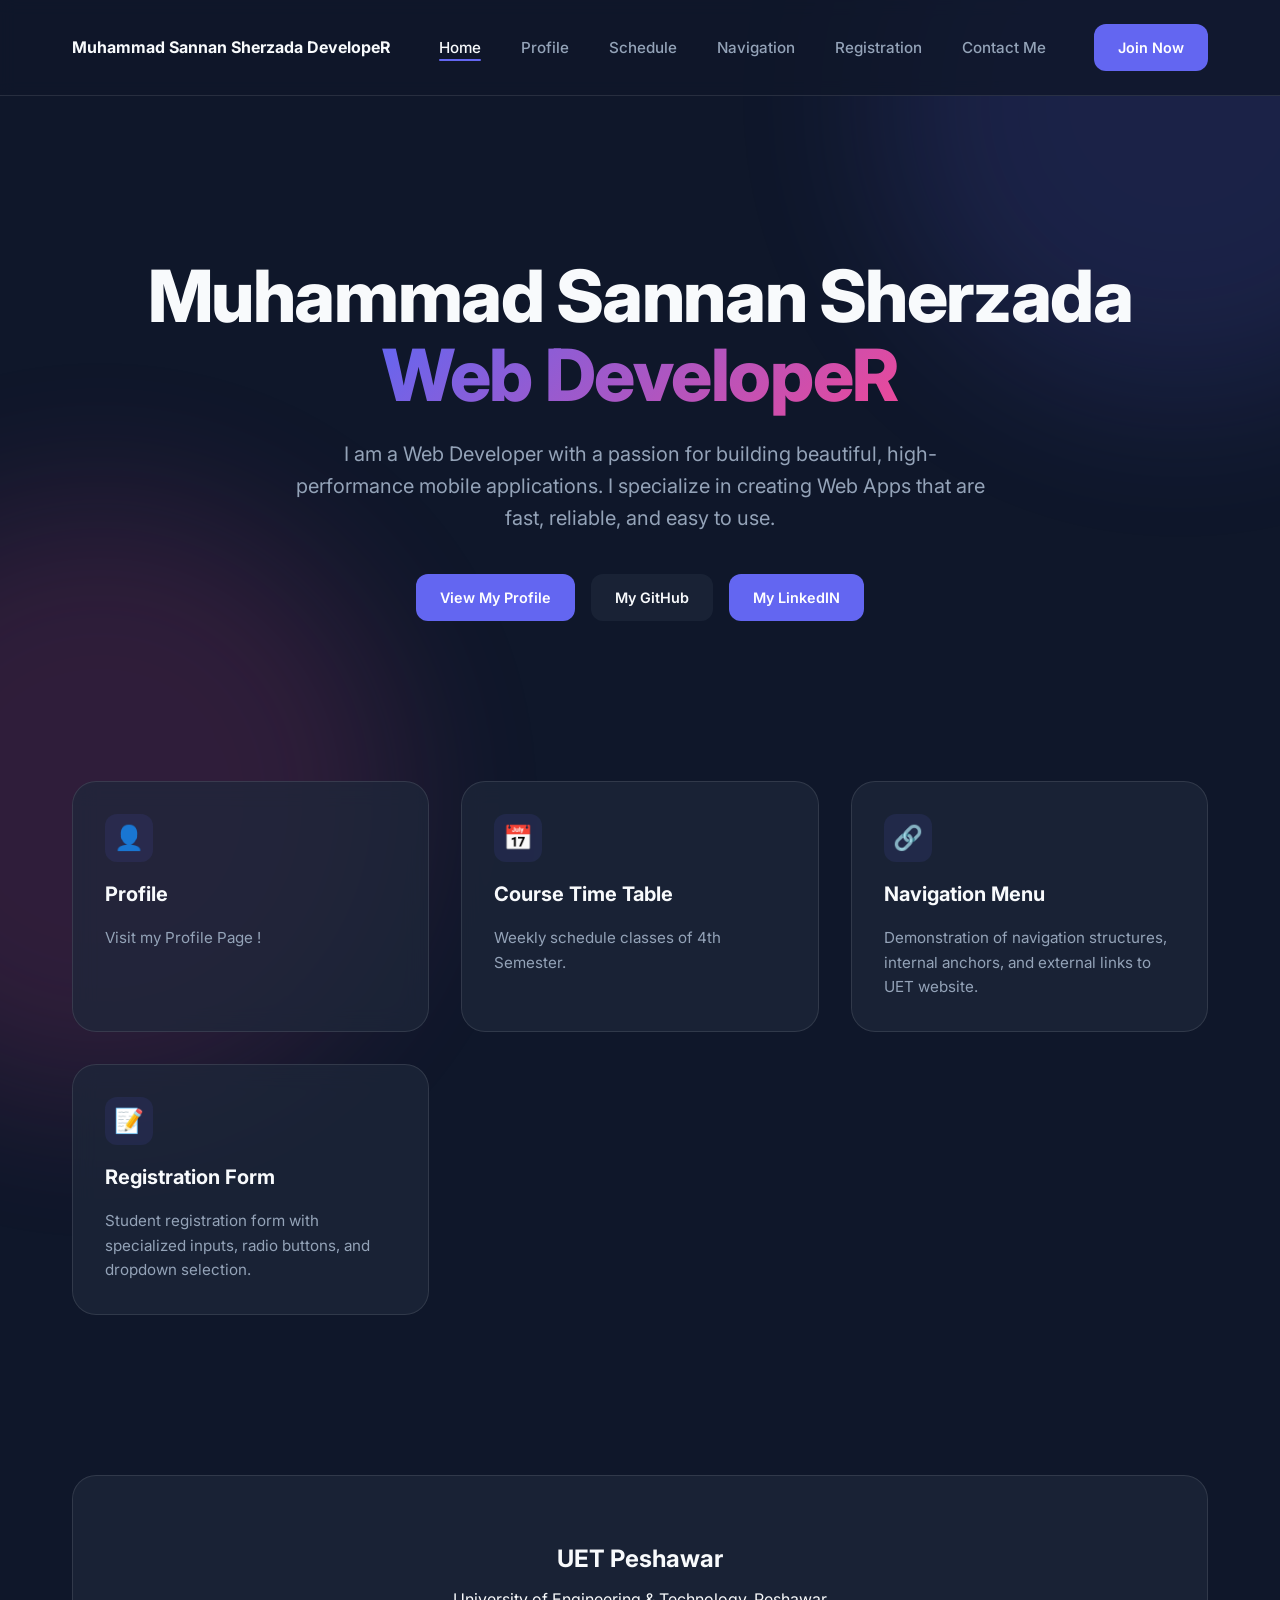
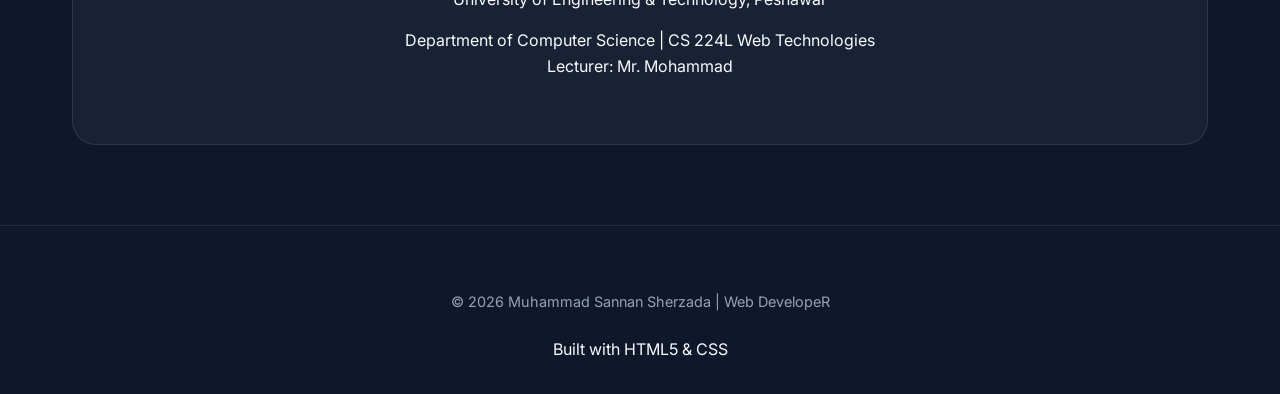
==== index.html @ 7421c3b8 "Fixed homepage typo to index.html" ====
<!DOCTYPE html>
<html lang="en">

<head>
    <meta charset="UTF-8">
    <meta name="viewport" content="width=device-width, initial-scale=1.0">
    <title>Muhammad Sannan Sherzada Web DevelopeR - Portfolio</title>
    <meta name="description"
        content="Web Technologies Portfolio for Muhammad Sannan Sherzada, CS Student at UET Peshawar. Lab 02 exercises.">
    <link rel="stylesheet" href="assets/css/style.css">
    <link rel="preconnect" href="https://fonts.googleapis.com">
    <link rel="preconnect" href="https://fonts.gstatic.com" crossorigin>
    <link href="https://fonts.googleapis.com/css2?family=Inter:wght@400;500;600;700&display=swap" rel="stylesheet">
    <style>
        .hero {
            padding: 10rem 0 5rem;
            text-align: center;
        }

        .hero h1 {
            font-size: 4.5rem;
            font-weight: 800;
            line-height: 1.1;
            margin-bottom: 1.5rem;
            letter-spacing: -0.02em;
        }

        .hero .highlight {
            background: linear-gradient(135deg, var(--primary), #ec4899);
            -webkit-background-clip: text;
            background-clip: text;
            -webkit-text-fill-color: transparent;
        }

        .hero p {
            font-size: 1.25rem;
            color: var(--text-muted);
            max-width: 700px;
            margin: 0 auto 2.5rem;
        }

        .cta-group {
            display: flex;
            gap: 1rem;
            justify-content: center;
        }

        .tasks-grid {
            display: grid;
            grid-template-columns: repeat(auto-fit, minmax(300px, 1fr));
            gap: 2rem;
            padding: 5rem 0;
        }

        .task-card {
            padding: 2rem;
            display: flex;
            flex-direction: column;
            gap: 1rem;
            transition: var(--transition);
        }

        .task-card:hover {
            transform: translateY(-5px);
            border-color: var(--primary);
            box-shadow: 0 20px 25px -5px rgba(0, 0, 0, 0.2);
        }

        .task-icon {
            width: 48px;
            height: 48px;
            background: rgba(99, 102, 241, 0.1);
            border-radius: 12px;
            display: flex;
            align-items: center;
            justify-content: center;
            color: var(--primary);
            font-size: 1.5rem;
        }

        .task-card h3 {
            font-size: 1.25rem;
        }

        .task-card p {
            color: var(--text-muted);
            font-size: 0.95rem;
            flex-grow: 1;
        }

        .branding-banner {
            margin-top: 5rem;
            padding: 4rem;
            text-align: center;
        }

        .branding-banner h2 {
            margin-bottom: 0.5rem;
        }

        @media (max-width: 768px) {
            .hero h1 {
                font-size: 2.5rem;
            }

            .hero p {
                font-size: 1.1rem;
            }
        }
    </style>
</head>

<body>
    <header>
        <div class="container">
            <nav>
                <a href="index.html" class="logo"><strong>Muhammad Sannan Sherzada DevelopeR</strong></a>
                <ul class="nav-links">
                    <li><a href="index.html" class="active">Home</a></li>
                    <li><a href="index.html">Profile</a></li>
                    <li><a href="schedule.html">Schedule</a></li>
                    <li><a href="navigation.html">Navigation</a></li>
                    <li><a href="registration.html">Registration</a></li>
                    <li><a href="contact.html">Contact Me </a></li>
                </ul>
                <a href="registration.html" class="btn btn-primary">Join Now</a>
            </nav>
        </div>
    </header>

    <main class="container">
        <section class="hero animate-in">
            <h1>Muhammad Sannan Sherzada<br><span class="highlight">Web DevelopeR</span></h1>
            <p>I am a Web Developer with a passion for building beautiful, high-performance mobile applications. I
                specialize in creating Web Apps that are fast, reliable, and easy to use.</p>
            <div class="cta-group">
                <a href="profile.html" class="btn btn-primary">View My Profile</a>
                <a href="https://github.com/Muhammad-Sannan12?tab=repositories" target="_blank" class="btn glass"
                    style="border-radius: 0.75rem;">My GitHub</a>
                <a href="www.linkedin.com/in/muhammad-sannan-sherzada-64829528b" class="btn btn-primary">My LinkedIN</a>
            </div>
        </section>

        <section class="tasks-grid">
            <a href="profile.html" class="task-card glass animate-in" style="animation-delay: 0.1s;">
                <div class="task-icon">👤</div>
                <h3>Profile</h3>
                <p>Visit my Profile Page !
                </p>
            </a>

            <a href="schedule.html" class="task-card glass animate-in" style="animation-delay: 0.2s;">
                <div class="task-icon">📅</div>
                <h3>Course Time Table</h3>
                <p>Weekly schedule classes of 4th Semester.</p>
            </a>

            <a href="navigation.html" class="task-card glass animate-in" style="animation-delay: 0.3s;">
                <div class="task-icon">🔗</div>
                <h3>Navigation Menu</h3>
                <p>Demonstration of navigation structures, internal anchors, and external links to UET website.</p>
            </a>

            <a href="registration.html" class="task-card glass animate-in" style="animation-delay: 0.4s;">
                <div class="task-icon">📝</div>
                <h3>Registration Form</h3>
                <p>Student registration form with specialized inputs, radio buttons, and dropdown selection.</p>
            </a>
        </section>

        <section class="branding-banner glass animate-in" style="animation-delay: 0.5s;">
            <h2>UET Peshawar</h2>
            <p class="text-muted">University of Engineering & Technology, Peshawar</p>
            <p class="text-muted" style="margin-top: 1rem;">Department of Computer Science | CS 224L Web Technologies
            </p>
            <p class="text-muted">Lecturer: Mr. Mohammad</p>
        </section>
    </main>

    <footer>
        <div class="container">
            <p class="footer-info">© 2026 Muhammad Sannan Sherzada | Web DevelopeR</p>
            <p class="text-muted">Built with HTML5 & CSS</p>
        </div>
    </footer>
</body>

</html>
---- assets/css/style.css ----
:root {
    --primary: #6366f1;
    --primary-hover: #4f46e5;
    --bg-dark: #0f172a;
    --bg-card: rgba(30, 41, 59, 0.7);
    --text-main: #f8fafc;
    --text-muted: #94a3b8;
    --border: rgba(255, 255, 255, 0.1);
    --glass: rgba(255, 255, 255, 0.03);
    --glass-blur: blur(12px);
    --transition: all 0.3s cubic-bezier(0.4, 0, 0.2, 1);
}

* {
    margin: 0;
    padding: 0;
    box-sizing: border-box;
    font-family: 'Inter', system-ui, -apple-system, sans-serif;
}

body {
    background-color: var(--bg-dark);
    color: var(--text-main);
    line-height: 1.6;
    overflow-x: hidden;
    min-height: 100vh;
}

/* Background gradient blobs */
body::before,
body::after {
    content: '';
    position: fixed;
    width: 600px;
    height: 600px;
    border-radius: 50%;
    filter: blur(80px);
    z-index: -1;
    opacity: 0.15;
}

body::before {
    background: var(--primary);
    top: -200px;
    right: -200px;
}

body::after {
    background: #ec4899;
    bottom: -200px;
    left: -200px;
}

a {
    text-decoration: none;
    color: inherit;
    transition: var(--transition);
}

ul {
    list-style: none;
}

/* Glassmorphism utility */
.glass {
    background: var(--bg-card);
    backdrop-filter: var(--glass-blur);
    -webkit-backdrop-filter: var(--glass-blur);
    border: 1px solid var(--border);
    border-radius: 1.5rem;
}

.container {
    max-width: 1200px;
    margin: 0 auto;
    padding: 0 2rem;
}

/* Header & Nav */
header {
    position: sticky;
    top: 0;
    z-index: 100;
    padding: 1.5rem 0;
    background: rgba(15, 23, 42, 0.8);
    backdrop-filter: blur(8px);
    border-bottom: 1px solid var(--border);
}

nav {
    display: flex;
    justify-content: space-between;
    align-items: center;
}

.nav-links {
    display: flex;
    gap: 2.5rem;
}

.nav-links a {
    font-weight: 500;
    font-size: 0.95rem;
    color: var(--text-muted);
}

.nav-links a:hover,
.nav-links a.active {
    color: var(--text-main);
}

.nav-links a.active {
    position: relative;
}

.nav-links a.active::after {
    content: '';
    position: absolute;
    bottom: -4px;
    left: 0;
    width: 100%;
    height: 2px;
    background: var(--primary);
    border-radius: 2px;
}

/* Buttons */
.btn {
    display: inline-block;
    padding: 0.75rem 1.5rem;
    border-radius: 0.75rem;
    font-weight: 600;
    cursor: pointer;
    transition: var(--transition);
    border: none;
    font-size: 0.9rem;
}

.btn-primary {
    background: var(--primary);
    color: white;
}

.btn-primary:hover {
    background: var(--primary-hover);
    transform: translateY(-2px);
    box-shadow: 0 10px 15px -3px rgba(99, 102, 241, 0.3);
}

/* Footer */
footer {
    padding: 4rem 0 2rem;
    text-align: center;
    border-top: 1px solid var(--border);
    margin-top: 5rem;
}

.footer-info {
    color: var(--text-muted);
    font-size: 0.9rem;
    margin-bottom: 1.5rem;
}

/* Animations */
@keyframes fadeIn {
    from {
        opacity: 0;
        transform: translateY(20px);
    }

    to {
        opacity: 1;
        transform: translateY(0);
    }
}

.animate-in {
    animation: fadeIn 0.8s ease-out forwards;
}

/* Media Queries */
@media (max-width: 768px) {
    .nav-links {
        display: none;
        /* Add mobile menu later if needed */
    }

    .container {
        padding: 0 1.5rem;
    }
}
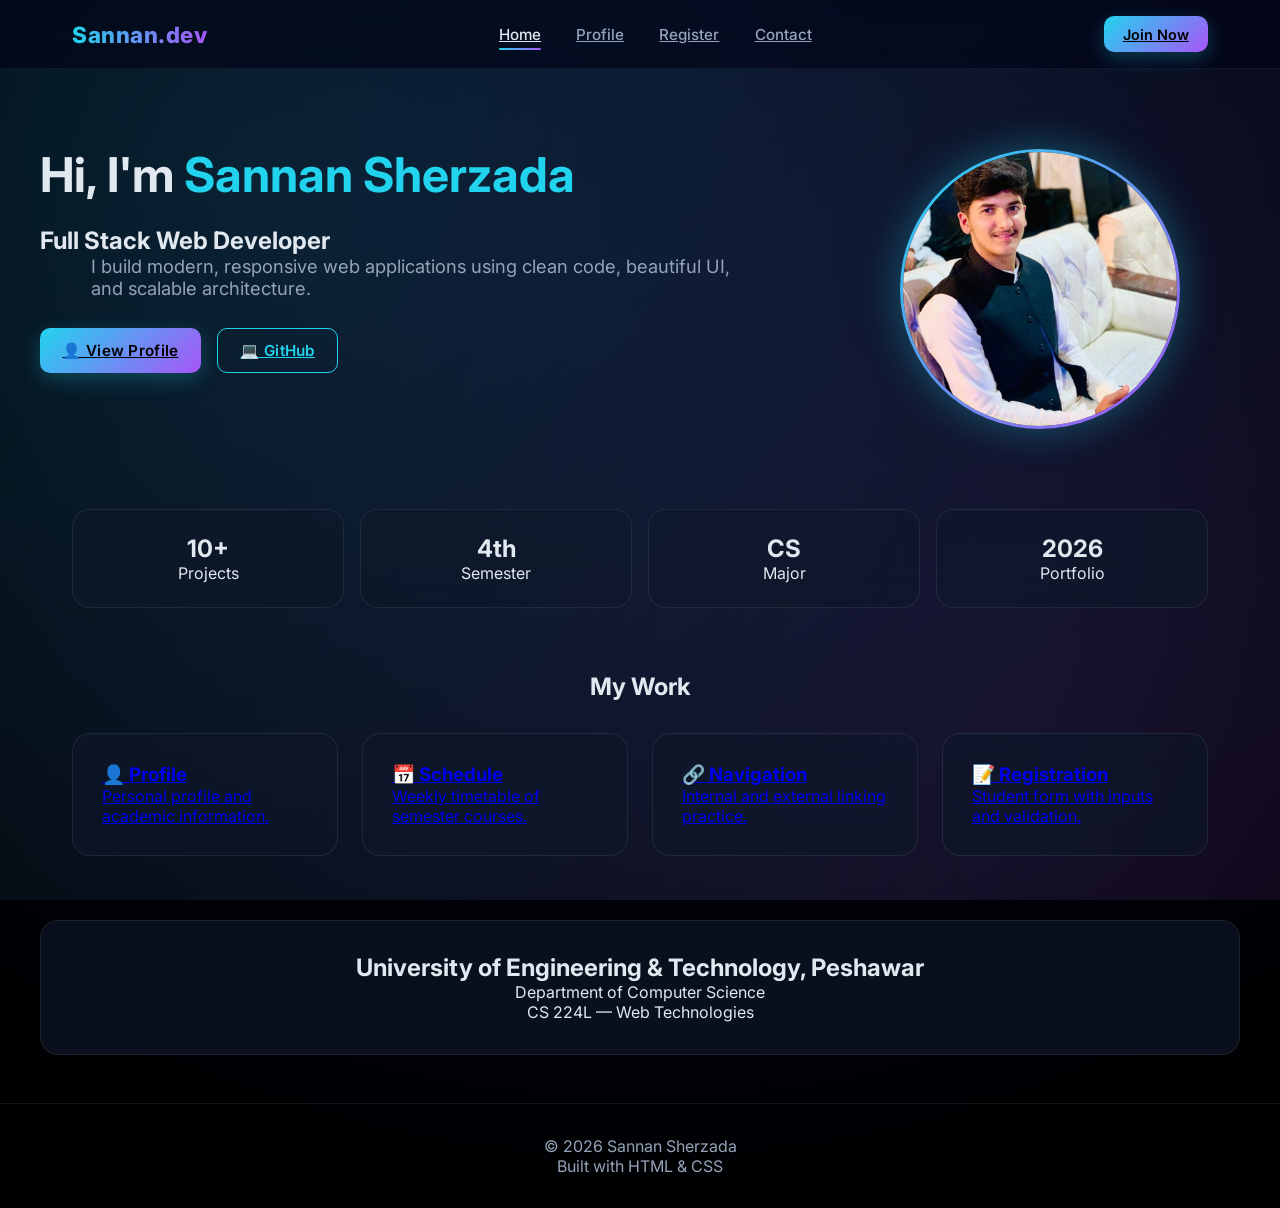
==== commit 30eb08a2: "updated theme" ====
--- a/index.html
+++ b/index.html
@@ -1,188 +1,124 @@
 <!DOCTYPE html>
 <html lang="en">
-
 <head>
-    <meta charset="UTF-8">
-    <meta name="viewport" content="width=device-width, initial-scale=1.0">
-    <title>Muhammad Sannan Sherzada Web DevelopeR - Portfolio</title>
-    <meta name="description"
-        content="Web Technologies Portfolio for Muhammad Sannan Sherzada, CS Student at UET Peshawar. Lab 02 exercises.">
-    <link rel="stylesheet" href="assets/css/style.css">
-    <link rel="preconnect" href="https://fonts.googleapis.com">
-    <link rel="preconnect" href="https://fonts.gstatic.com" crossorigin>
-    <link href="https://fonts.googleapis.com/css2?family=Inter:wght@400;500;600;700&display=swap" rel="stylesheet">
-    <style>
-        .hero {
-            padding: 10rem 0 5rem;
-            text-align: center;
-        }
-
-        .hero h1 {
-            font-size: 4.5rem;
-            font-weight: 800;
-            line-height: 1.1;
-            margin-bottom: 1.5rem;
-            letter-spacing: -0.02em;
-        }
-
-        .hero .highlight {
-            background: linear-gradient(135deg, var(--primary), #ec4899);
-            -webkit-background-clip: text;
-            background-clip: text;
-            -webkit-text-fill-color: transparent;
-        }
-
-        .hero p {
-            font-size: 1.25rem;
-            color: var(--text-muted);
-            max-width: 700px;
-            margin: 0 auto 2.5rem;
-        }
-
-        .cta-group {
-            display: flex;
-            gap: 1rem;
-            justify-content: center;
-        }
-
-        .tasks-grid {
-            display: grid;
-            grid-template-columns: repeat(auto-fit, minmax(300px, 1fr));
-            gap: 2rem;
-            padding: 5rem 0;
-        }
-
-        .task-card {
-            padding: 2rem;
-            display: flex;
-            flex-direction: column;
-            gap: 1rem;
-            transition: var(--transition);
-        }
-
-        .task-card:hover {
-            transform: translateY(-5px);
-            border-color: var(--primary);
-            box-shadow: 0 20px 25px -5px rgba(0, 0, 0, 0.2);
-        }
-
-        .task-icon {
-            width: 48px;
-            height: 48px;
-            background: rgba(99, 102, 241, 0.1);
-            border-radius: 12px;
-            display: flex;
-            align-items: center;
-            justify-content: center;
-            color: var(--primary);
-            font-size: 1.5rem;
-        }
-
-        .task-card h3 {
-            font-size: 1.25rem;
-        }
-
-        .task-card p {
-            color: var(--text-muted);
-            font-size: 0.95rem;
-            flex-grow: 1;
-        }
-
-        .branding-banner {
-            margin-top: 5rem;
-            padding: 4rem;
-            text-align: center;
-        }
-
-        .branding-banner h2 {
-            margin-bottom: 0.5rem;
-        }
-
-        @media (max-width: 768px) {
-            .hero h1 {
-                font-size: 2.5rem;
-            }
-
-            .hero p {
-                font-size: 1.1rem;
-            }
-        }
-    </style>
+  <meta charset="UTF-8" />
+  <meta name="viewport" content="width=device-width, initial-scale=1.0"/>
+  <title>Sannan Sherzada | Web Developer</title>
+  <link rel="stylesheet" href="assets/css/style.css" />
+  <link href="https://fonts.googleapis.com/css2?family=Inter:wght@400;600;800&display=swap" rel="stylesheet">
 </head>
 
 <body>
-    <header>
-        <div class="container">
-            <nav>
-                <a href="index.html" class="logo"><strong>Muhammad Sannan Sherzada DevelopeR</strong></a>
-                <ul class="nav-links">
-                    <li><a href="index.html" class="active">Home</a></li>
-                    <li><a href="index.html">Profile</a></li>
-                    <li><a href="schedule.html">Schedule</a></li>
-                    <li><a href="navigation.html">Navigation</a></li>
-                    <li><a href="registration.html">Registration</a></li>
-                    <li><a href="contact.html">Contact Me </a></li>
-                </ul>
-                <a href="registration.html" class="btn btn-primary">Join Now</a>
-            </nav>
-        </div>
-    </header>
 
-    <main class="container">
-        <section class="hero animate-in">
-            <h1>Muhammad Sannan Sherzada<br><span class="highlight">Web DevelopeR</span></h1>
-            <p>I am a Web Developer with a passion for building beautiful, high-performance mobile applications. I
-                specialize in creating Web Apps that are fast, reliable, and easy to use.</p>
-            <div class="cta-group">
-                <a href="profile.html" class="btn btn-primary">View My Profile</a>
-                <a href="https://github.com/Muhammad-Sannan12?tab=repositories" target="_blank" class="btn glass"
-                    style="border-radius: 0.75rem;">My GitHub</a>
-                <a href="www.linkedin.com/in/muhammad-sannan-sherzada-64829528b" class="btn btn-primary">My LinkedIN</a>
-            </div>
-        </section>
 
-        <section class="tasks-grid">
-            <a href="profile.html" class="task-card glass animate-in" style="animation-delay: 0.1s;">
-                <div class="task-icon">👤</div>
-                <h3>Profile</h3>
-                <p>Visit my Profile Page !
-                </p>
-            </a>
+<header class="premium-header">
+  <div class="container nav">
 
-            <a href="schedule.html" class="task-card glass animate-in" style="animation-delay: 0.2s;">
-                <div class="task-icon">📅</div>
-                <h3>Course Time Table</h3>
-                <p>Weekly schedule classes of 4th Semester.</p>
-            </a>
+    <div class="logo">Sannan.dev</div>
 
-            <a href="navigation.html" class="task-card glass animate-in" style="animation-delay: 0.3s;">
-                <div class="task-icon">🔗</div>
-                <h3>Navigation Menu</h3>
-                <p>Demonstration of navigation structures, internal anchors, and external links to UET website.</p>
-            </a>
+    <nav class="links">
+      <a href="index.html" class="active">Home</a>
+      <a href="profile.html">Profile</a>
+      <a href="registration.html">Register</a>
+      <a href="contact.html">Contact</a>
+    </nav>
 
-            <a href="registration.html" class="task-card glass animate-in" style="animation-delay: 0.4s;">
-                <div class="task-icon">📝</div>
-                <h3>Registration Form</h3>
-                <p>Student registration form with specialized inputs, radio buttons, and dropdown selection.</p>
-            </a>
-        </section>
+    <a href="registration.html" class="join-btn">Join Now</a>
 
-        <section class="branding-banner glass animate-in" style="animation-delay: 0.5s;">
-            <h2>UET Peshawar</h2>
-            <p class="text-muted">University of Engineering & Technology, Peshawar</p>
-            <p class="text-muted" style="margin-top: 1rem;">Department of Computer Science | CS 224L Web Technologies
-            </p>
-            <p class="text-muted">Lecturer: Mr. Mohammad</p>
-        </section>
-    </main>
+  </div>
+</header>
 
-    <footer>
-        <div class="container">
-            <p class="footer-info">© 2026 Muhammad Sannan Sherzada | Web DevelopeR</p>
-            <p class="text-muted">Built with HTML5 & CSS</p>
-        </div>
-    </footer>
+
+<section class="hero container">
+
+  <div class="hero-left">
+    <h1>Hi, I'm <span>Sannan Sherzada</span></h1>
+    <h2>Full Stack Web Developer</h2>
+
+    <p>
+      I build modern, responsive web applications using clean code,
+      beautiful UI, and scalable architecture.
+    </p>
+
+    <div class="hero-buttons">
+  <a href="profile.html" class="btn-primary">
+    👤 View Profile
+  </a>
+
+  <a href="https://github.com/Muhammad-Sannan12" target="_blank" class="btn-outline">
+    💻 GitHub
+  </a>
+</div>
+  </div>
+
+  <div class="hero-image-wrapper">
+  <img src="assets/images/Sannan.jpg" alt="Sannan Sherzada" class="hero-image">
+</div>
+
+</section>
+
+<!-- ================= STATS ================= -->
+<section class="stats container">
+  <div class="stat glass">
+    <h2>10+</h2>
+    <p>Projects</p>
+  </div>
+  <div class="stat glass">
+    <h2>4th</h2>
+    <p>Semester</p>
+  </div>
+  <div class="stat glass">
+    <h2>CS</h2>
+    <p>Major</p>
+  </div>
+  <div class="stat glass">
+    <h2>2026</h2>
+    <p>Portfolio</p>
+  </div>
+</section>
+
+<!-- ================= PROJECTS ================= -->
+<section class="projects container">
+
+  <h2 class="section-title">My Work</h2>
+
+  <div class="grid">
+
+    <a href="profile.html" class="card glass">
+      <h3>👤 Profile</h3>
+      <p>Personal profile and academic information.</p>
+    </a>
+
+    <a href="schedule.html" class="card glass">
+      <h3>📅 Schedule</h3>
+      <p>Weekly timetable of semester courses.</p>
+    </a>
+
+    <a href="navigation.html" class="card glass">
+      <h3>🔗 Navigation</h3>
+      <p>Internal and external linking practice.</p>
+    </a>
+
+    <a href="registration.html" class="card glass">
+      <h3>📝 Registration</h3>
+      <p>Student form with inputs and validation.</p>
+    </a>
+
+  </div>
+</section>
+
+<!-- ================= UNIVERSITY ================= -->
+<section class="university glass container">
+  <h2>University of Engineering & Technology, Peshawar</h2>
+  <p>Department of Computer Science</p>
+  <p>CS 224L — Web Technologies</p>
+</section>
+
+<!-- ================= FOOTER ================= -->
+<footer>
+  <p>© 2026 Sannan Sherzada</p>
+  <p>Built with HTML & CSS</p>
+</footer>
+
 </body>
-
 </html>
--- a/assets/css/style.css
+++ b/assets/css/style.css
@@ -1,90 +1,63 @@
 :root {
-    --primary: #6366f1;
-    --primary-hover: #4f46e5;
-    --bg-dark: #0f172a;
-    --bg-card: rgba(30, 41, 59, 0.7);
-    --text-main: #f8fafc;
+    --primary: #22d3ee;         /* neon cyan */
+    --secondary: #a855f7;       /* purple accent */
+    --bg-dark: #020617;
+    --bg-card: rgba(15, 23, 42, 0.65);
+    --text-main: #e2e8f0;
     --text-muted: #94a3b8;
-    --border: rgba(255, 255, 255, 0.1);
-    --glass: rgba(255, 255, 255, 0.03);
-    --glass-blur: blur(12px);
-    --transition: all 0.3s cubic-bezier(0.4, 0, 0.2, 1);
+    --border: rgba(255, 255, 255, 0.08);
+    --glass-blur: blur(18px);
+    --transition: all 0.35s ease;
 }
 
 * {
     margin: 0;
     padding: 0;
     box-sizing: border-box;
-    font-family: 'Inter', system-ui, -apple-system, sans-serif;
+    font-family: 'Inter', sans-serif;
 }
 
 body {
-    background-color: var(--bg-dark);
+    background: radial-gradient(circle at top, #020617, #000);
     color: var(--text-main);
-    line-height: 1.6;
+    min-height: 100vh;
     overflow-x: hidden;
-    min-height: 100vh;
-}
-
-/* Background gradient blobs */
-body::before,
-body::after {
-    content: '';
+}
+
+/* Animated gradient background */
+body::before {
+    content: "";
     position: fixed;
-    width: 600px;
-    height: 600px;
-    border-radius: 50%;
-    filter: blur(80px);
+    inset: 0;
+    background: radial-gradient(circle at 20% 20%, #22d3ee22, transparent),
+                radial-gradient(circle at 80% 80%, #a855f722, transparent);
     z-index: -1;
-    opacity: 0.15;
-}
-
-body::before {
-    background: var(--primary);
-    top: -200px;
-    right: -200px;
-}
-
-body::after {
-    background: #ec4899;
-    bottom: -200px;
-    left: -200px;
-}
-
-a {
-    text-decoration: none;
-    color: inherit;
-    transition: var(--transition);
-}
-
-ul {
-    list-style: none;
-}
-
-/* Glassmorphism utility */
+}
+
+/* Container */
+.container {
+    max-width: 1200px;
+    margin: auto;
+    padding: 0 2rem;
+}
+
+/* Glass card */
 .glass {
     background: var(--bg-card);
     backdrop-filter: var(--glass-blur);
-    -webkit-backdrop-filter: var(--glass-blur);
     border: 1px solid var(--border);
-    border-radius: 1.5rem;
-}
-
-.container {
-    max-width: 1200px;
-    margin: 0 auto;
-    padding: 0 2rem;
-}
-
-/* Header & Nav */
+    border-radius: 18px;
+}
+
+/* Header */
 header {
     position: sticky;
     top: 0;
+    background: rgba(2, 6, 23, 0.7);
+    backdrop-filter: blur(12px);
+    border-bottom: 1px solid var(--border);
+    padding: 1.3rem 0;
     z-index: 100;
-    padding: 1.5rem 0;
-    background: rgba(15, 23, 42, 0.8);
-    backdrop-filter: blur(8px);
-    border-bottom: 1px solid var(--border);
 }
 
 nav {
@@ -93,81 +66,109 @@
     align-items: center;
 }
 
+.logo {
+    font-weight: 700;
+    letter-spacing: 0.5px;
+    background: linear-gradient(90deg, var(--primary), var(--secondary));
+    -webkit-background-clip: text;
+    -webkit-text-fill-color: transparent;
+}
+
+/* Nav */
 .nav-links {
     display: flex;
-    gap: 2.5rem;
+    gap: 2rem;
 }
 
 .nav-links a {
-    font-weight: 500;
+    color: var(--text-muted);
     font-size: 0.95rem;
-    color: var(--text-muted);
-}
-
-.nav-links a:hover,
-.nav-links a.active {
-    color: var(--text-main);
-}
-
-.nav-links a.active {
-    position: relative;
-}
-
-.nav-links a.active::after {
-    content: '';
-    position: absolute;
-    bottom: -4px;
-    left: 0;
-    width: 100%;
-    height: 2px;
-    background: var(--primary);
-    border-radius: 2px;
+    transition: var(--transition);
+}
+
+.nav-links a:hover {
+    color: var(--primary);
 }
 
 /* Buttons */
 .btn {
-    display: inline-block;
-    padding: 0.75rem 1.5rem;
-    border-radius: 0.75rem;
+    padding: 0.75rem 1.4rem;
+    border-radius: 10px;
     font-weight: 600;
+    border: none;
     cursor: pointer;
     transition: var(--transition);
-    border: none;
-    font-size: 0.9rem;
 }
 
 .btn-primary {
-    background: var(--primary);
-    color: white;
+    background: linear-gradient(135deg, var(--primary), var(--secondary));
+    color: #000;
 }
 
 .btn-primary:hover {
-    background: var(--primary-hover);
-    transform: translateY(-2px);
-    box-shadow: 0 10px 15px -3px rgba(99, 102, 241, 0.3);
+    transform: translateY(-3px);
+    box-shadow: 0 0 25px #22d3ee55;
+}
+
+/* Hero */
+.hero h1 {
+    font-size: 4rem;
+    line-height: 1.1;
+    margin-bottom: 1.5rem;
+}
+
+.hero .highlight {
+    background: linear-gradient(135deg, var(--primary), var(--secondary));
+    -webkit-background-clip: text;
+    -webkit-text-fill-color: transparent;
+}
+
+.hero p {
+    max-width: 650px;
+    margin: auto;
+    color: var(--text-muted);
+    font-size: 1.15rem;
+}
+
+/* Cards */
+.task-card {
+    padding: 2rem;
+    transition: var(--transition);
+    border: 1px solid transparent;
+}
+
+.task-card:hover {
+    transform: translateY(-8px) scale(1.02);
+    border-color: var(--primary);
+    box-shadow: 0 0 25px #22d3ee33;
+}
+
+.task-icon {
+    width: 50px;
+    height: 50px;
+    background: linear-gradient(135deg, var(--primary), var(--secondary));
+    border-radius: 12px;
+    display: grid;
+    place-items: center;
+    font-size: 1.4rem;
+    color: #000;
 }
 
 /* Footer */
 footer {
-    padding: 4rem 0 2rem;
+    margin-top: 5rem;
+    padding: 3rem 0;
     text-align: center;
+    color: var(--text-muted);
     border-top: 1px solid var(--border);
-    margin-top: 5rem;
-}
-
-.footer-info {
-    color: var(--text-muted);
-    font-size: 0.9rem;
-    margin-bottom: 1.5rem;
-}
-
-/* Animations */
+}
+
+/* Animation */
 @keyframes fadeIn {
     from {
         opacity: 0;
-        transform: translateY(20px);
+        transform: translateY(25px);
     }
-
     to {
         opacity: 1;
         transform: translateY(0);
@@ -175,17 +176,316 @@
 }
 
 .animate-in {
-    animation: fadeIn 0.8s ease-out forwards;
-}
-
-/* Media Queries */
+    animation: fadeIn 0.8s ease forwards;
+}
+
+/* Mobile */
 @media (max-width: 768px) {
+    .hero h1 {
+        font-size: 2.4rem;
+    }
     .nav-links {
         display: none;
-        /* Add mobile menu later if needed */
     }
-
-    .container {
-        padding: 0 1.5rem;
-    }
+}
+/* NAV */
+.nav {
+  display: flex;
+  justify-content: space-between;
+  align-items: center;
+}
+
+.links {
+  display: flex;
+  gap: 2rem;
+}
+
+/* HERO */
+.hero {
+  display: grid;
+  grid-template-columns: 1fr 400px;
+  gap: 3rem;
+  padding: 5rem 0;
+}
+
+.hero-left h1 {
+  font-size: 3rem;
+}
+
+.hero-left span {
+  color: var(--primary);
+}
+
+.hero-buttons {
+  margin-top: 1.5rem;
+  display: flex;
+  gap: 1rem;
+}
+
+.btn-outline {
+  border: 1px solid var(--primary);
+  padding: 0.7rem 1.2rem;
+  border-radius: 8px;
+}
+
+.hero-card {
+  padding: 2rem;
+}
+
+.hero-card ul {
+  margin-top: 1rem;
+  line-height: 2;
+}
+
+/* STATS */
+.stats {
+  display: grid;
+  grid-template-columns: repeat(4, 1fr);
+  gap: 1rem;
+}
+
+.stat {
+  text-align: center;
+  padding: 1.5rem;
+}
+
+/* PROJECTS */
+.section-title {
+  margin: 4rem 0 2rem;
+  text-align: center;
+}
+
+.grid {
+  display: grid;
+  grid-template-columns: repeat(auto-fit, minmax(220px, 1fr));
+  gap: 1.5rem;
+}
+
+.card {
+  padding: 1.8rem;
+  transition: 0.3s;
+}
+
+.card:hover {
+  transform: translateY(-6px);
+}
+
+/* UNIVERSITY */
+.university {
+  margin-top: 4rem;
+  padding: 2rem;
+  text-align: center;
+}
+
+/* FOOTER */
+footer {
+  text-align: center;
+  margin-top: 3rem;
+  padding: 2rem;
+  color: var(--text-muted);
+}
+
+/* MOBILE */
+@media(max-width: 768px) {
+  .hero {
+    grid-template-columns: 1fr;
+  }
+  .stats {
+    grid-template-columns: 1fr 1fr;
+  }
+}
+/* ================= BUTTONS ================= */
+
+.hero-buttons {
+  margin-top: 1.8rem;
+  display: flex;
+  gap: 1rem;
+  flex-wrap: wrap;
+}
+
+/* Shared button base */
+.btn-primary,
+.btn-outline {
+  padding: 0.75rem 1.4rem;
+  border-radius: 10px;
+  font-weight: 600;
+  font-size: 0.95rem;
+  letter-spacing: 0.3px;
+  transition: all 0.35s ease;
+  display: inline-flex;
+  align-items: center;
+  gap: 6px;
+}
+
+/* ===== PRIMARY BUTTON (Gradient) ===== */
+.btn-primary {
+  background: linear-gradient(135deg, #22d3ee, #a855f7);
+  color: #000;
+  box-shadow: 0 6px 20px rgba(34, 211, 238, 0.25);
+}
+
+.btn-primary:hover {
+  transform: translateY(-3px) scale(1.03);
+  box-shadow: 0 10px 30px rgba(34, 211, 238, 0.45);
+}
+
+/* ===== OUTLINE BUTTON (GitHub style) ===== */
+.btn-outline {
+  border: 1.5px solid #22d3ee;
+  color: #22d3ee;
+  background: transparent;
+  position: relative;
+  overflow: hidden;
+}
+
+/* Hover fill animation */
+.btn-outline::before {
+  content: "";
+  position: absolute;
+  inset: 0;
+  background: linear-gradient(135deg, #22d3ee, #a855f7);
+  opacity: 0;
+  transition: 0.35s;
+  z-index: -1;
+}
+
+.btn-outline:hover::before {
+  opacity: 1;
+}
+
+.btn-outline:hover {
+  color: #000;
+  border-color: transparent;
+  transform: translateY(-3px);
+  box-shadow: 0 0 25px rgba(34, 211, 238, 0.35);
+}
+/* ================= PREMIUM HEADER ================= */
+
+.premium-header {
+  position: sticky;
+  top: 0;
+  z-index: 999;
+  padding: 1rem 0;
+
+  /* Glass effect */
+  background: rgba(2, 6, 23, 0.65);
+  backdrop-filter: blur(14px);
+  border-bottom: 1px solid rgba(255, 255, 255, 0.06);
+}
+
+/* Layout */
+.nav {
+  display: flex;
+  align-items: center;
+  justify-content: space-between;
+}
+
+/* ===== LOGO ===== */
+.logo {
+  font-size: 1.4rem;
+  font-weight: 800;
+  letter-spacing: 0.5px;
+  cursor: pointer;
+  background: linear-gradient(90deg, #22d3ee, #a855f7);
+  -webkit-background-clip: text;
+  -webkit-text-fill-color: transparent;
+}
+
+.logo span {
+  opacity: 0.8;
+}
+
+/* ===== NAV LINKS ===== */
+.links {
+  display: flex;
+  gap: 2.2rem;
+}
+
+.links a {
+  position: relative;
+  font-size: 0.95rem;
+  color: #94a3b8;
+  transition: 0.3s ease;
+  font-weight: 500;
+}
+
+/* Hover color */
+.links a:hover {
+  color: #22d3ee;
+}
+
+/* Animated underline */
+.links a::after {
+  content: "";
+  position: absolute;
+  bottom: -6px;
+  left: 0;
+  width: 0%;
+  height: 2px;
+  background: linear-gradient(90deg, #22d3ee, #a855f7);
+  transition: 0.3s ease;
+  border-radius: 2px;
+}
+
+.links a:hover::after,
+.links a.active::after {
+  width: 100%;
+}
+
+/* Active link glow */
+.links a.active {
+  color: #e2e8f0;
+}
+
+/* ===== JOIN BUTTON ===== */
+.join-btn {
+  padding: 0.6rem 1.2rem;
+  border-radius: 10px;
+  font-weight: 600;
+  font-size: 0.9rem;
+  background: linear-gradient(135deg, #22d3ee, #a855f7);
+  color: #000;
+  transition: all 0.35s ease;
+  box-shadow: 0 6px 18px rgba(34, 211, 238, 0.25);
+}
+
+/* Hover effect */
+.join-btn:hover {
+  transform: translateY(-3px) scale(1.04);
+  box-shadow: 0 10px 28px rgba(34, 211, 238, 0.45);
+}
+
+/* ===== RESPONSIVE ===== */
+@media (max-width: 768px) {
+  .links {
+    display: none; /* can add hamburger later */
+  }
+}
+/* ===== HERO IMAGE ===== */
+
+.hero-image-wrapper {
+  display: flex;
+  justify-content: center;
+  align-items: center;
+}
+
+.hero-image {
+  width: 280px;
+  height: 280px;
+  border-radius: 50%;
+  object-fit: cover;
+
+  /* premium glow */
+  border: 3px solid transparent;
+  background: linear-gradient(#020617, #020617) padding-box,
+              linear-gradient(135deg, #22d3ee, #a855f7) border-box;
+
+  box-shadow: 0 0 40px rgba(34, 211, 238, 0.35);
+  transition: 0.4s ease;
+}
+
+/* Hover animation */
+.hero-image:hover {
+  transform: scale(1.06) rotate(1deg);
+  box-shadow: 0 0 60px rgba(168, 85, 247, 0.5);
 }
